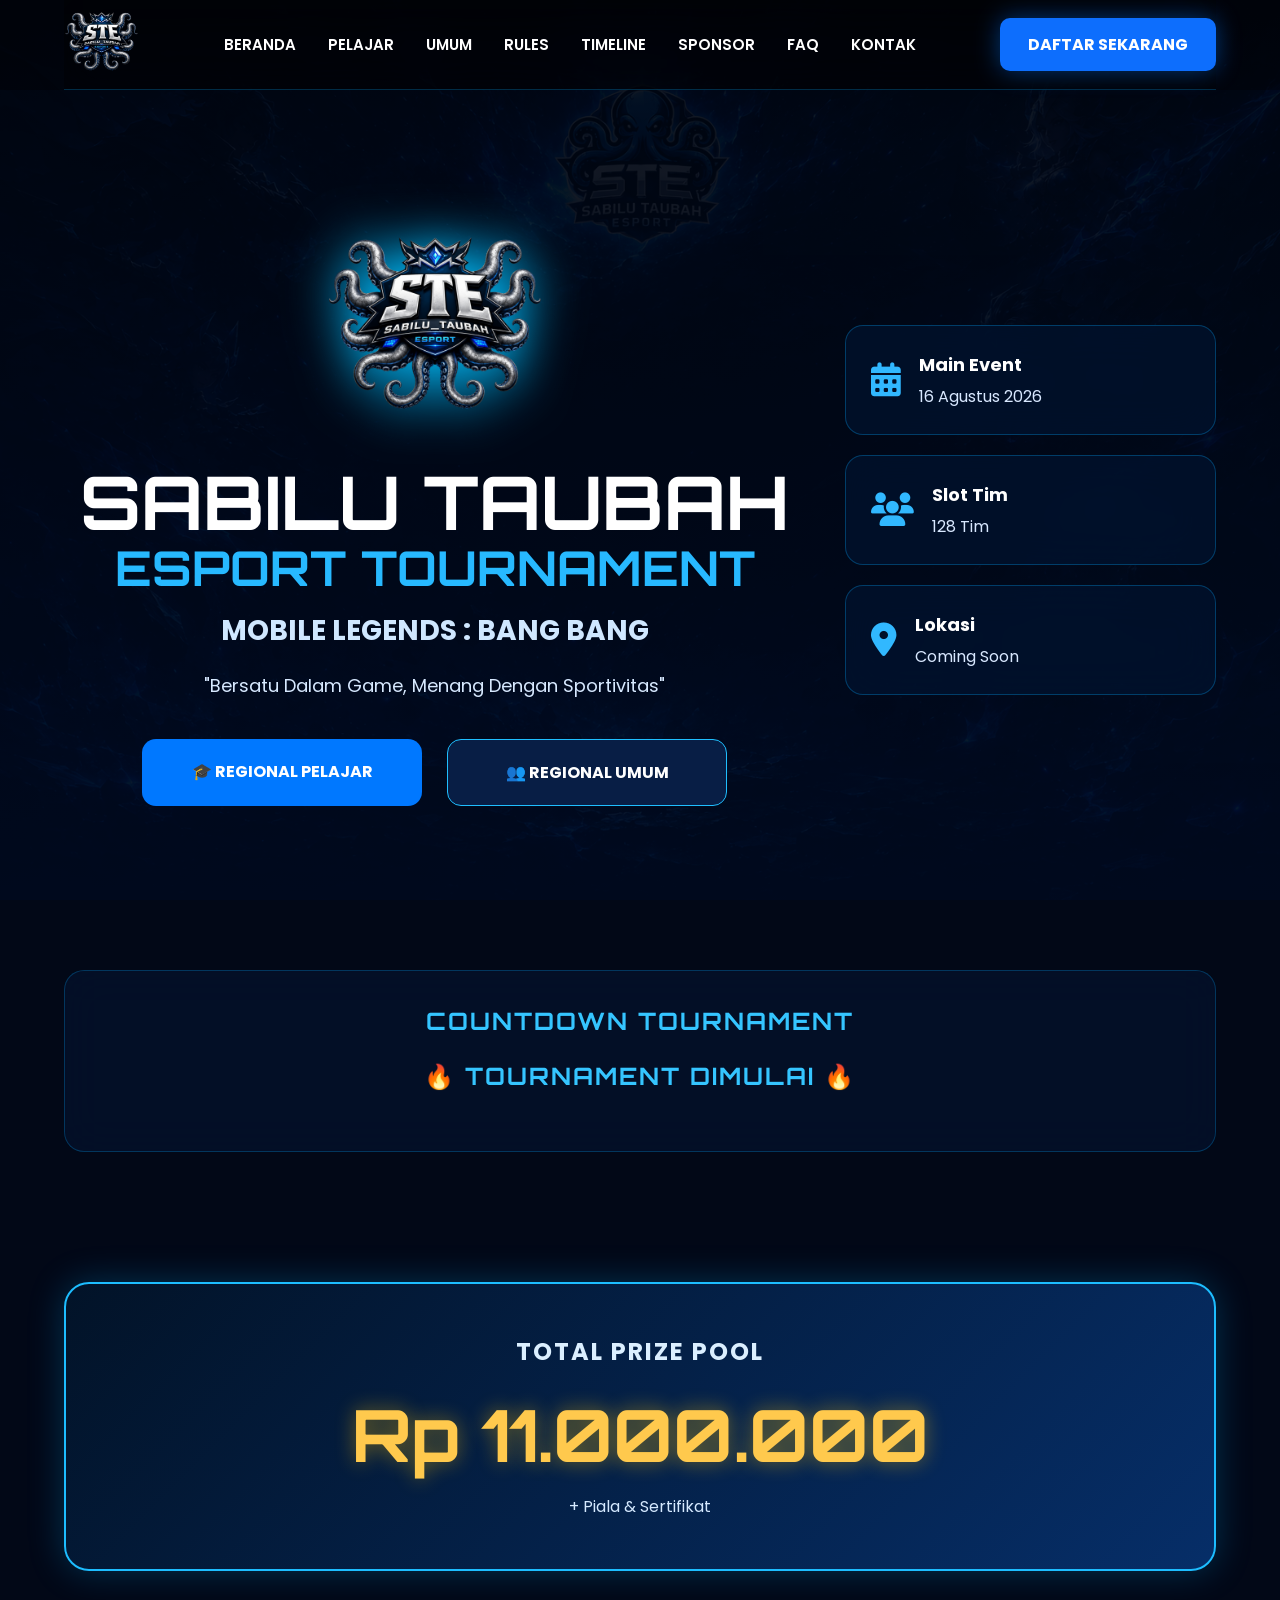
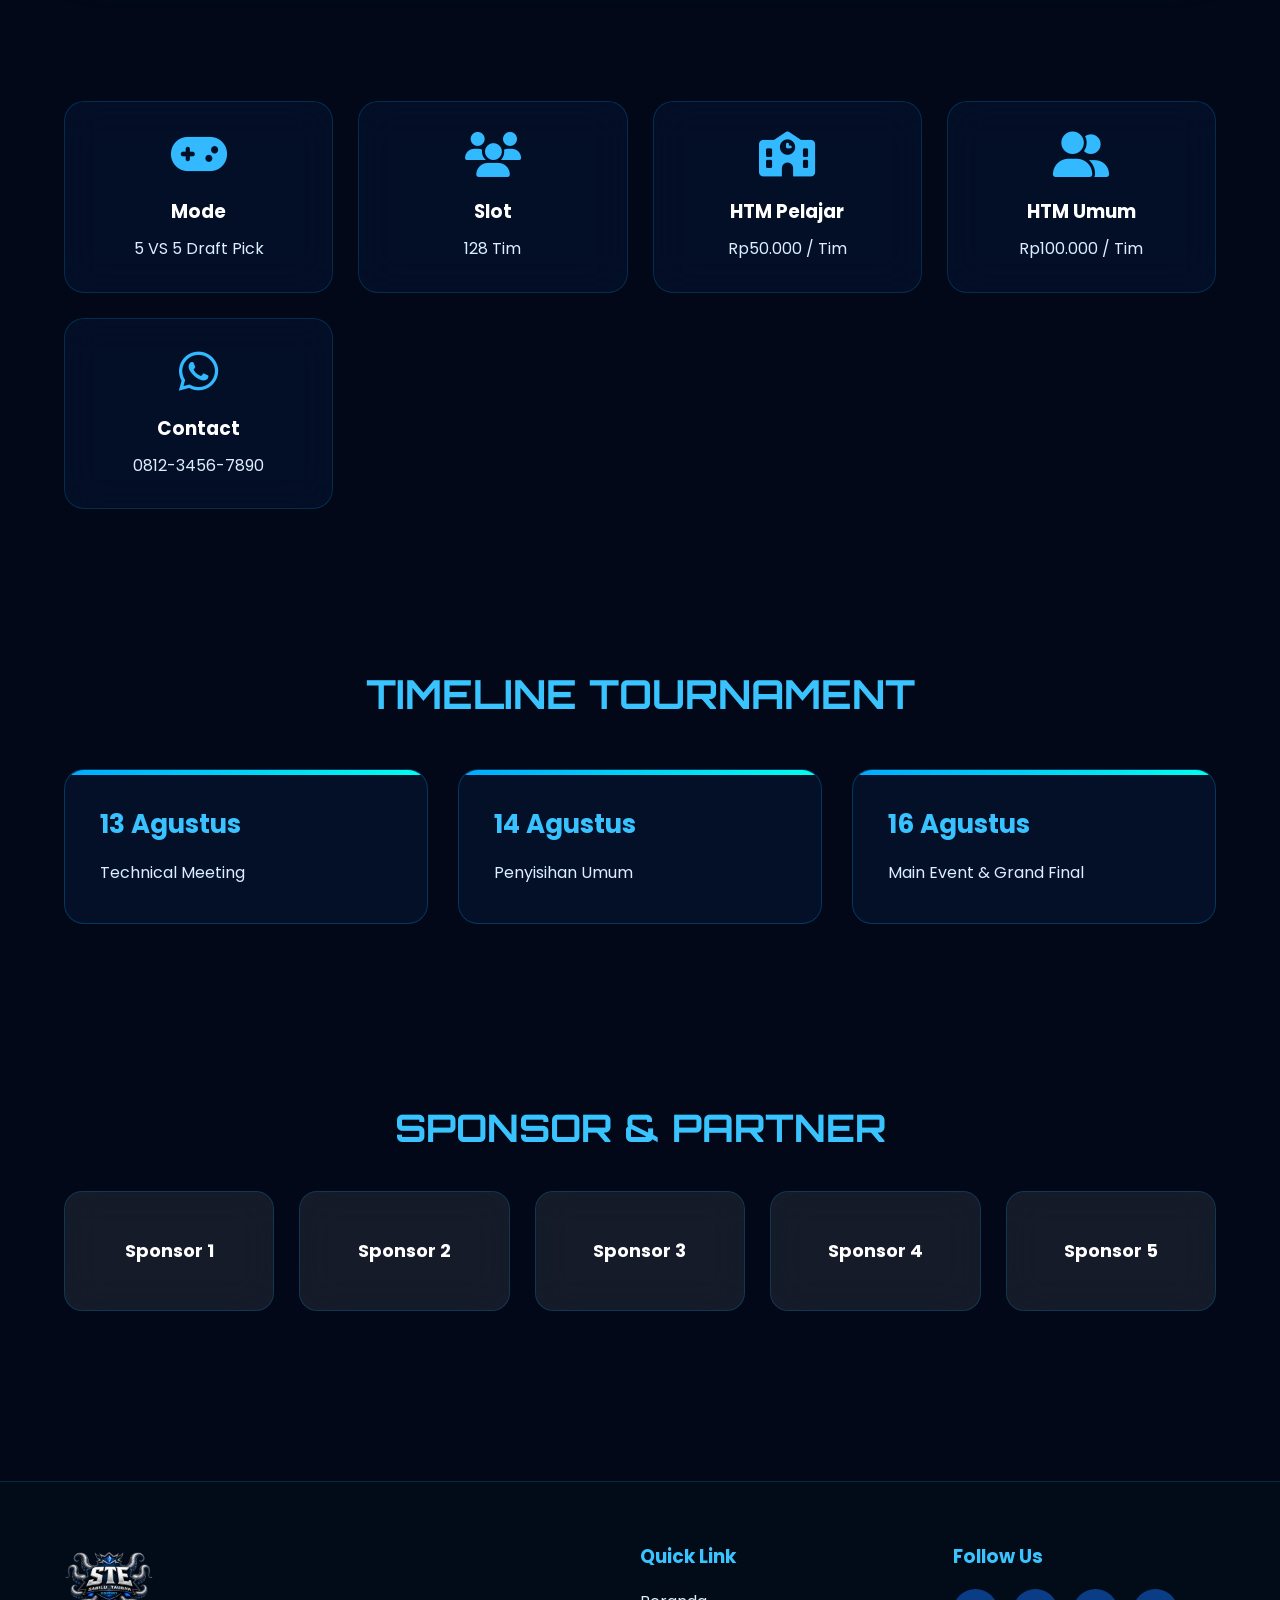
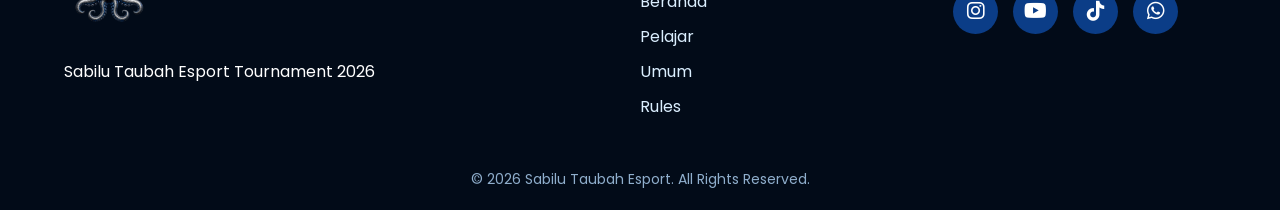
==== index.html @ de451a0c "Add files via upload" ====
<!DOCTYPE html>
<html lang="id">

<head>

    <meta charset="UTF-8">

    <meta name="viewport" content="width=device-width, initial-scale=1.0">

    <title>Sabilu Taubah Esport Tournament</title>

    <link rel="stylesheet" href="css/style.css">

    <link rel="preconnect" href="https://fonts.googleapis.com">

    <link rel="preconnect" href="https://fonts.gstatic.com" crossorigin>

    <link href="https://fonts.googleapis.com/css2?family=Orbitron:wght@500;700;800&family=Poppins:wght@300;400;500;600;700&display=swap" rel="stylesheet">

    <link rel="stylesheet" href="https://cdnjs.cloudflare.com/ajax/libs/font-awesome/6.7.2/css/all.min.css">

</head>

<body>

<div class="background"></div>

<!-- ================= NAVBAR ================= -->

<header>

<div class="container navbar">

<div class="logo">

<img src="assets/stelogo.png">

</div>

<nav>

<a href="#">Beranda</a>

<a href="pelajar.html">Pelajar</a>

<a href="umum.html">Umum</a>

<a href="#">Rules</a>

<a href="#">Timeline</a>

<a href="#">Sponsor</a>

<a href="#">FAQ</a>

<a href="#">Kontak</a>

</nav>

<a href="#" class="btn-daftar">

DAFTAR SEKARANG

</a>

</div>

</header>

<!-- ================= HERO ================= -->

<section class="hero">

<div class="overlay"></div>

<div class="container hero-grid">

<div class="hero-center">

<img src="assets/stelogo.png" class="hero-logo">

<h1>

SABILU TAUBAH

<span>ESPORT TOURNAMENT</span>

</h1>

<h3>

MOBILE LEGENDS : BANG BANG

</h3>

<p>

"Bersatu Dalam Game, Menang Dengan Sportivitas"

</p>

<div class="hero-button">

<a href="pelajar.html" class="btn blue">

🎓 REGIONAL PELAJAR

</a>

<a href="umum.html" class="btn dark">

👥 REGIONAL UMUM

</a>

</div>

</div>

<div class="hero-info">

<div class="info-box">

<i class="fa-solid fa-calendar-days"></i>

<div>

<h4>Main Event</h4>

<p>16 Agustus 2026</p>

</div>

</div>

<div class="info-box">

<i class="fa-solid fa-users"></i>

<div>

<h4>Slot Tim</h4>

<p>128 Tim</p>

</div>

</div>

<div class="info-box">

<i class="fa-solid fa-location-dot"></i>

<div>

<h4>Lokasi</h4>

<p>Coming Soon</p>

</div>

</div>

</div>

</div>

</section>

<!-- ================= COUNTDOWN ================= -->

<section class="countdown">

<div class="container">

<h2>

COUNTDOWN TOURNAMENT

</h2>

<div id="timer">

00 : 00 : 00 : 00

</div>

</div>

</section>

<!-- ================= PRIZE ================= -->

<section class="prize">

<div class="container">

<div class="prize-box">

<h2>

TOTAL PRIZE POOL

</h2>

<h1>

Rp 11.000.000

</h1>

<p>

+ Piala & Sertifikat

</p>

</div>

</div>

</section>

<!-- ================= INFO ================= -->

<section class="information">

<div class="container info-grid">

<div class="card">

<i class="fa-solid fa-gamepad"></i>

<h3>Mode</h3>

<p>5 VS 5 Draft Pick</p>

</div>

<div class="card">

<i class="fa-solid fa-users"></i>

<h3>Slot</h3>

<p>128 Tim</p>

</div>

<div class="card">

<i class="fa-solid fa-school"></i>

<h3>HTM Pelajar</h3>

<p>Rp50.000 / Tim</p>

</div>

<div class="card">

<i class="fa-solid fa-user-group"></i>

<h3>HTM Umum</h3>

<p>Rp100.000 / Tim</p>

</div>

<div class="card">

<i class="fa-brands fa-whatsapp"></i>

<h3>Contact</h3>

<p>0812-3456-7890</p>

</div>

</div>

</section>

<!-- ================= TIMELINE ================= -->

<section class="timeline">

<div class="container">

<h2>

TIMELINE TOURNAMENT

</h2>

<div class="timeline-grid">

<div class="timeline-card">

<h3>13 Agustus</h3>

<p>Technical Meeting</p>

</div>

<div class="timeline-card">

<h3>14 Agustus</h3>

<p>Penyisihan Umum</p>

</div>

<div class="timeline-card">

<h3>16 Agustus</h3>

<p>Main Event & Grand Final</p>

</div>

</div>

</div>

</section>

<!-- ================= SPONSOR ================= -->

<section class="sponsor">

<div class="container">

<h2>

SPONSOR & PARTNER

</h2>

<div class="sponsor-grid">

<div>Sponsor 1</div>

<div>Sponsor 2</div>

<div>Sponsor 3</div>

<div>Sponsor 4</div>

<div>Sponsor 5</div>

</div>

</div>

</section>

<!-- ================= FOOTER ================= -->

<footer>

<div class="container footer-grid">

<div>

<img src="assets/stelogo.png" width="90">

<p>

Sabilu Taubah Esport Tournament 2026

</p>

</div>

<div>

<h3>Quick Link</h3>

<a href="#">Beranda</a>

<a href="#">Pelajar</a>

<a href="#">Umum</a>

<a href="#">Rules</a>

</div>

<div>

<h3>Follow Us</h3>

<div class="social">

<a href="#"><i class="fab fa-instagram"></i></a>

<a href="#"><i class="fab fa-youtube"></i></a>

<a href="#"><i class="fab fa-tiktok"></i></a>

<a href="#"><i class="fab fa-whatsapp"></i></a>

</div>

</div>

</div>

<p class="copyright">

© 2026 Sabilu Taubah Esport. All Rights Reserved.

</p>

</footer>

<script src="js/script.js"></script>

</body>

</html>
---- css/style.css ----
/* ===========================================
   SABILU TAUBAH ESPORT
   PREMIUM UI
=========================================== */

*{
    margin:0;
    padding:0;
    box-sizing:border-box;
}

html{
    scroll-behavior:smooth;
}

body{

    font-family:'Poppins',sans-serif;

    background:#020817;

    color:#fff;

    overflow-x:hidden;

}

/* ==========================
   CONTAINER
========================== */

.container{

    width:90%;

    max-width:1400px;

    margin:auto;

}

/* ==========================
   BACKGROUND
========================== */

.background{

    position:fixed;

    inset:0;

    background:url("../assets/stebackground.png");

    background-size:cover;

    background-position:center;

    background-repeat:no-repeat;

    z-index:-3;

}

.background::after{

    content:"";

    position:absolute;

    inset:0;

    background:

    linear-gradient(

    rgba(0,10,30,.85),

    rgba(0,20,60,.88)

    );

}

/* ==========================
   NAVBAR
========================== */

header{

    position:fixed;

    top:0;

    left:0;

    width:100%;

    z-index:999;

}

.navbar{

    display:flex;

    justify-content:space-between;

    align-items:center;

    height:90px;

    backdrop-filter:blur(20px);

    background:rgba(0,0,0,.30);

    border-bottom:1px solid rgba(0,170,255,.25);

}

/* ==========================
LOGO
========================== */

.logo img{

    width:75px;

    transition:.35s;

}

.logo img:hover{

    transform:scale(1.08);

}

/* ==========================
MENU
========================== */

nav{

    display:flex;

    gap:32px;

}

nav a{

    color:white;

    text-decoration:none;

    font-weight:600;

    font-size:15px;

    text-transform:uppercase;

    transition:.3s;

}

nav a:hover{

    color:#25b8ff;

}

/* ==========================
BUTTON
========================== */

.btn-daftar{

    background:#0d6efd;

    color:white;

    text-decoration:none;

    padding:14px 28px;

    border-radius:10px;

    font-weight:bold;

    transition:.35s;

    box-shadow:0 0 25px rgba(0,120,255,.45);

}

.btn-daftar:hover{

    background:#25b8ff;

    transform:translateY(-3px);

}

/* ==========================
HERO
========================== */

.hero{

    min-height:100vh;

    display:flex;

    align-items:center;

    position:relative;

    padding-top:120px;

}

.overlay{

    position:absolute;

    inset:0;

    background:rgba(0,0,0,.45);

}

.hero-grid{

    position:relative;

    z-index:2;

    display:grid;

    grid-template-columns:2fr 1fr;

    gap:40px;

    align-items:center;

}

/* ==========================
CENTER
========================== */

.hero-center{

    text-align:center;

}

.hero-logo{

    width:220px;

    margin-bottom:20px;

    filter:drop-shadow(0 0 25px #00bfff);

    animation:float 4s ease-in-out infinite;

}

@keyframes float{

0%,100%{

transform:translateY(0);

}

50%{

transform:translateY(-12px);

}

}

.hero-center h1{

    font-size:74px;

    font-family:'Orbitron',sans-serif;

    line-height:1.1;

    margin-bottom:10px;

}

.hero-center span{

    display:block;

    color:#27b9ff;

    font-size:48px;

}

.hero-center h3{

    margin-top:15px;

    font-size:28px;

    color:#cfe7ff;

}

.hero-center p{

    margin-top:20px;

    font-size:18px;

    color:#d7e9ff;

}

/* ==========================
BUTTON HERO
========================== */

.hero-button{

    margin-top:40px;

    display:flex;

    justify-content:center;

    gap:25px;

    flex-wrap:wrap;

}

.btn{

    padding:20px 35px;

    border-radius:14px;

    text-decoration:none;

    font-weight:700;

    transition:.35s;

    min-width:280px;

}

.blue{

    background:#0078ff;

    color:white;

}

.dark{

    background:#081e45;

    border:1px solid #1fbfff;

    color:white;

}

.btn:hover{

    transform:translateY(-6px);

    box-shadow:0 0 25px #00bfff;

}

/* ==========================
SIDE INFO
========================== */

.hero-info{

    display:flex;

    flex-direction:column;

    gap:20px;

}

.info-box{

    display:flex;

    align-items:center;

    gap:18px;

    padding:25px;

    border-radius:18px;

    background:rgba(0,20,50,.65);

    backdrop-filter:blur(20px);

    border:1px solid rgba(0,170,255,.30);

}

.info-box i{

    font-size:34px;

    color:#31b8ff;

}

.info-box h4{

    margin-bottom:6px;

    font-size:18px;

}

.info-box p{

    color:#d8e8ff;

}

/* ==========================
RESPONSIVE
========================== */

@media(max-width:1000px){

.hero-grid{

grid-template-columns:1fr;

}

.hero-info{

margin-top:40px;

}

.hero-center h1{

font-size:52px;

}

.hero-center span{

font-size:34px;

}

nav{

display:none;

}

.btn-daftar{

display:none;

}

}

@media(max-width:600px){

.hero-logo{

width:150px;

}

.hero-center h1{

font-size:38px;

}

.hero-center span{

font-size:26px;

}

.hero-center h3{

font-size:20px;

}

.hero-button{

flex-direction:column;

}

.btn{

width:100%;

min-width:0;

}

}/* ==========================================
   COUNTDOWN
========================================== */

.countdown{

    padding:70px 0;

}

.countdown .container{

    background:rgba(5,18,45,.75);

    border:1px solid rgba(0,170,255,.25);

    border-radius:20px;

    backdrop-filter:blur(20px);

    padding:35px;

    text-align:center;

}

.countdown h2{

    font-family:'Orbitron',sans-serif;

    color:#35c5ff;

    margin-bottom:25px;

    letter-spacing:2px;

}

#timer{

    display:flex;

    justify-content:center;

    gap:20px;

    flex-wrap:wrap;

}

.time-box{

    width:150px;

    padding:25px;

    background:rgba(0,0,0,.35);

    border:1px solid rgba(0,170,255,.25);

    border-radius:15px;

}

.time-box h1{

    font-size:52px;

    color:#35c5ff;

    font-family:'Orbitron',sans-serif;

}

.time-box p{

    margin-top:8px;

    color:#ddd;

    text-transform:uppercase;

}

/* ==========================================
   PRIZE POOL
========================================== */

.prize{

    padding:60px 0;

}

.prize-box{

    background:linear-gradient(135deg,#021328,#062e68);

    border:2px solid #1dbdff;

    border-radius:25px;

    text-align:center;

    padding:50px;

    box-shadow:0 0 35px rgba(0,170,255,.25);

}

.prize-box h2{

    color:#dbefff;

    margin-bottom:20px;

    letter-spacing:2px;

}

.prize-box h1{

    font-size:72px;

    color:#ffc94d;

    font-family:'Orbitron',sans-serif;

    text-shadow:0 0 20px rgba(255,196,0,.45);

}

.prize-box p{

    margin-top:15px;

    color:#d5e9ff;

}

/* ==========================================
   INFO TOURNAMENT
========================================== */

.information{

    padding:70px 0;

}

.info-grid{

    display:grid;

    grid-template-columns:repeat(auto-fit,minmax(220px,1fr));

    gap:25px;

}

.card{

    background:rgba(4,18,45,.75);

    border:1px solid rgba(0,170,255,.20);

    border-radius:20px;

    backdrop-filter:blur(20px);

    padding:30px;

    text-align:center;

    transition:.35s;

}

.card:hover{

    transform:translateY(-8px);

    box-shadow:0 0 25px rgba(0,180,255,.35);

}

.card i{

    font-size:45px;

    color:#32b9ff;

    margin-bottom:20px;

}

.card h3{

    margin-bottom:10px;

    color:#fff;

}

.card p{

    color:#dbefff;

    line-height:1.6;

}

/* ==========================================
   RESPONSIVE
========================================== */

@media(max-width:900px){

.prize-box h1{

font-size:48px;

}

.time-box{

width:120px;

}

.time-box h1{

font-size:40px;

}

}

@media(max-width:600px){

.countdown .container{

padding:20px;

}

.time-box{

width:100%;

}

.prize-box{

padding:30px;

}

.prize-box h1{

font-size:36px;

}

.card{

padding:20px;

}

}/* ==========================================
   TIMELINE
========================================== */

.timeline{

    padding:90px 0;

}

.timeline h2{

    text-align:center;

    font-size:40px;

    font-family:'Orbitron',sans-serif;

    margin-bottom:50px;

    color:#39c4ff;

}

.timeline-grid{

    display:grid;

    grid-template-columns:repeat(auto-fit,minmax(280px,1fr));

    gap:30px;

}

.timeline-card{

    background:rgba(5,18,45,.80);

    backdrop-filter:blur(20px);

    border:1px solid rgba(0,170,255,.25);

    border-radius:20px;

    padding:35px;

    transition:.35s;

    position:relative;

    overflow:hidden;

}

.timeline-card::before{

content:"";

position:absolute;

top:0;

left:0;

width:100%;

height:5px;

background:linear-gradient(90deg,#00aaff,#00ffee);

}

.timeline-card:hover{

transform:translateY(-10px);

box-shadow:0 0 30px rgba(0,180,255,.30);

}

.timeline-card h3{

font-size:26px;

margin-bottom:15px;

color:#38c2ff;

}

.timeline-card p{

color:#dbefff;

line-height:1.8;

}

/* ==========================================
   SPONSOR
========================================== */

.sponsor{

padding:90px 0;

}

.sponsor h2{

text-align:center;

font-size:38px;

margin-bottom:40px;

font-family:'Orbitron',sans-serif;

color:#39c4ff;

}

.sponsor-grid{

display:grid;

grid-template-columns:repeat(auto-fit,minmax(180px,1fr));

gap:25px;

}

.sponsor-grid div{

height:120px;

border-radius:18px;

display:flex;

justify-content:center;

align-items:center;

background:rgba(255,255,255,.08);

border:1px solid rgba(0,170,255,.20);

backdrop-filter:blur(20px);

transition:.3s;

font-weight:bold;

font-size:18px;

}

.sponsor-grid div:hover{

transform:scale(1.05);

box-shadow:0 0 20px rgba(0,170,255,.35);

}

/* ==========================================
   FOOTER
========================================== */

footer{

margin-top:80px;

background:#020b18;

padding:60px 0 20px;

border-top:1px solid rgba(0,170,255,.20);

}

.footer-grid{

display:grid;

grid-template-columns:2fr 1fr 1fr;

gap:50px;

}

.footer-grid img{

width:90px;

margin-bottom:20px;

}

.footer-grid h3{

margin-bottom:18px;

color:#39c4ff;

}

.footer-grid a{

display:block;

text-decoration:none;

color:#dbefff;

margin-bottom:10px;

transition:.3s;

}

.footer-grid a:hover{

color:#37bfff;

padding-left:8px;

}

.social{

display:flex;

gap:15px;

margin-top:10px;

}

.social a{

width:45px;

height:45px;

display:flex;

justify-content:center;

align-items:center;

border-radius:50%;

background:#0b3d87;

font-size:20px;

color:white;

transition:.35s;

}

.social a:hover{

background:#00aaff;

transform:translateY(-5px);

}

.copyright{

margin-top:40px;

text-align:center;

color:#8faecc;

font-size:14px;

}

/* ==========================================
   SCROLLBAR
========================================== */

::-webkit-scrollbar{

width:10px;

}

::-webkit-scrollbar-track{

background:#061224;

}

::-webkit-scrollbar-thumb{

background:#1aaeff;

border-radius:20px;

}

/* ==========================================
   ANIMATION
========================================== */

.fade-up{

opacity:0;

transform:translateY(50px);

transition:1s;

}

.fade-up.show{

opacity:1;

transform:translateY(0);

}

/* ==========================================
   MOBILE
========================================== */

@media(max-width:900px){

.footer-grid{

grid-template-columns:1fr;

text-align:center;

}

.social{

justify-content:center;

}

.timeline h2,
.sponsor h2{

font-size:30px;

}

.timeline-card{

padding:25px;

}

}

@media(max-width:600px){

.timeline{

padding:60px 0;

}

.sponsor{

padding:60px 0;

}

.timeline-card h3{

font-size:22px;

}

.sponsor-grid{

grid-template-columns:1fr 1fr;

}

}
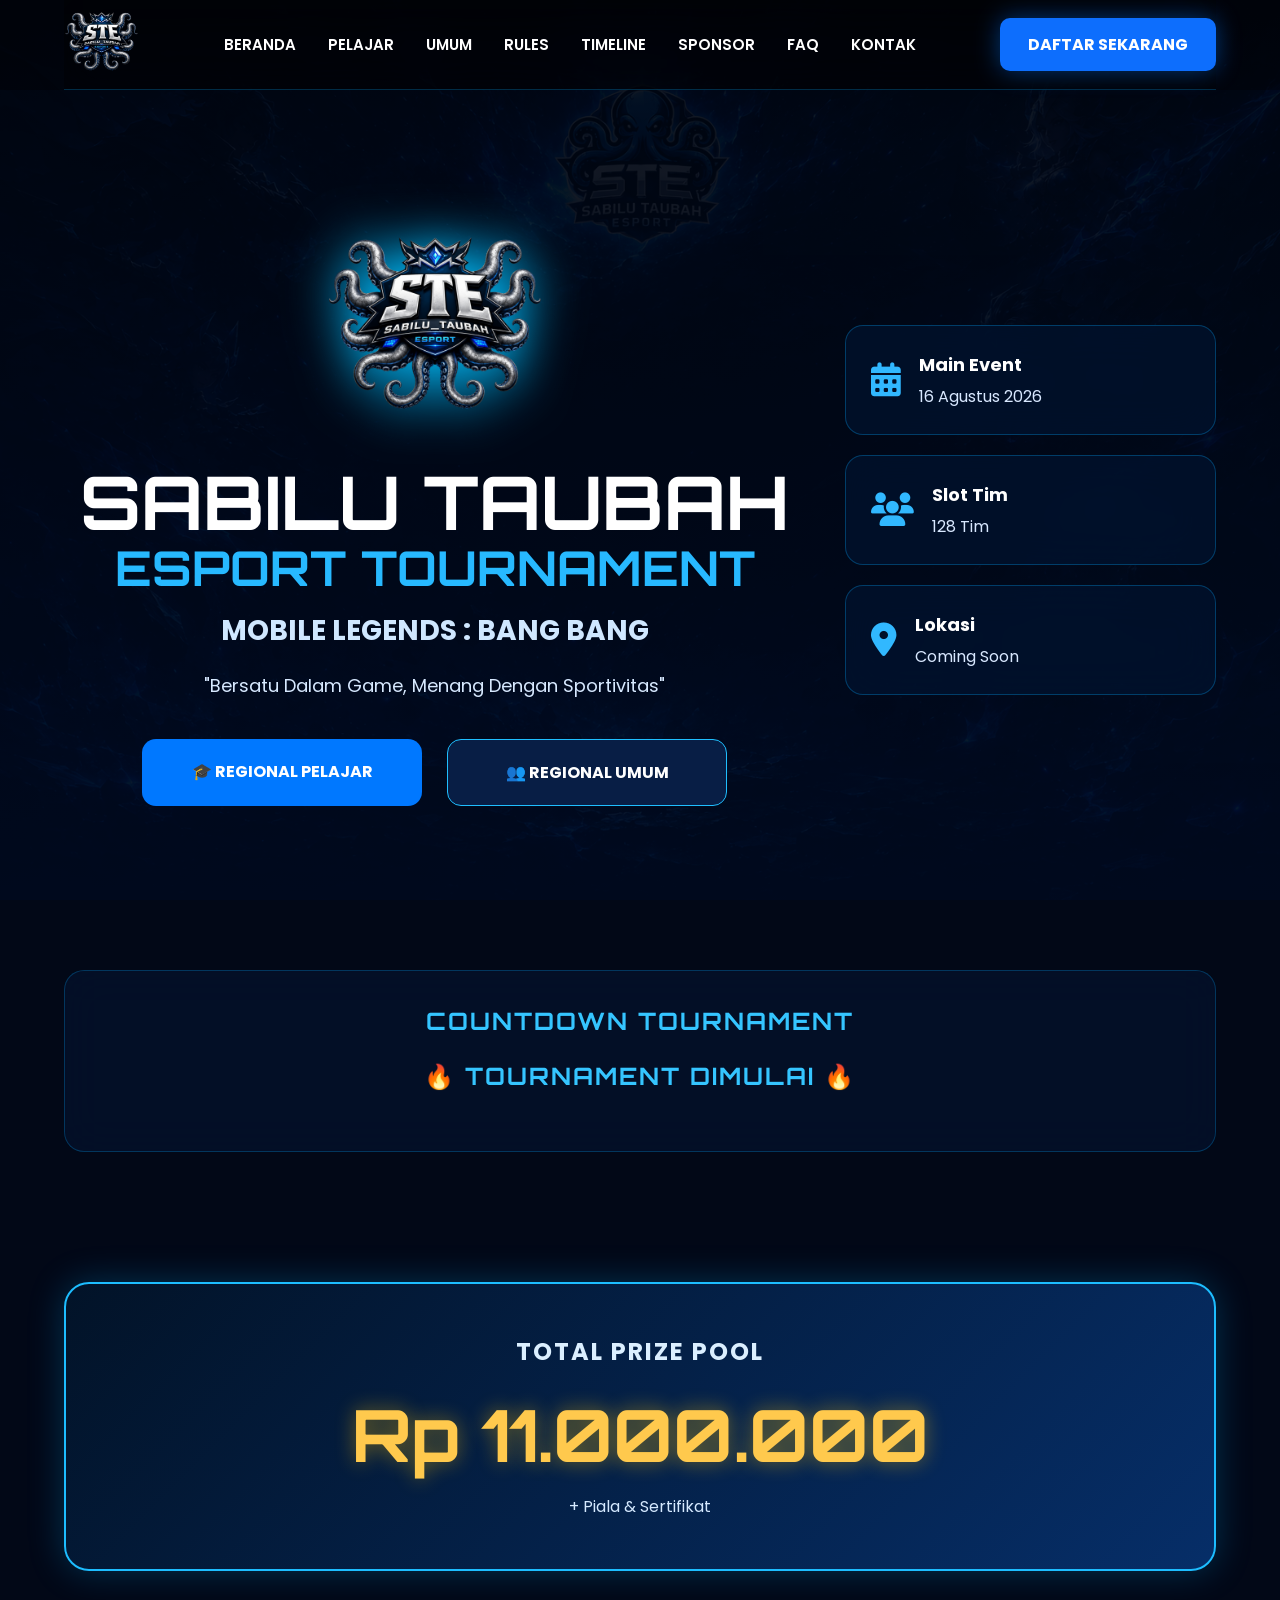
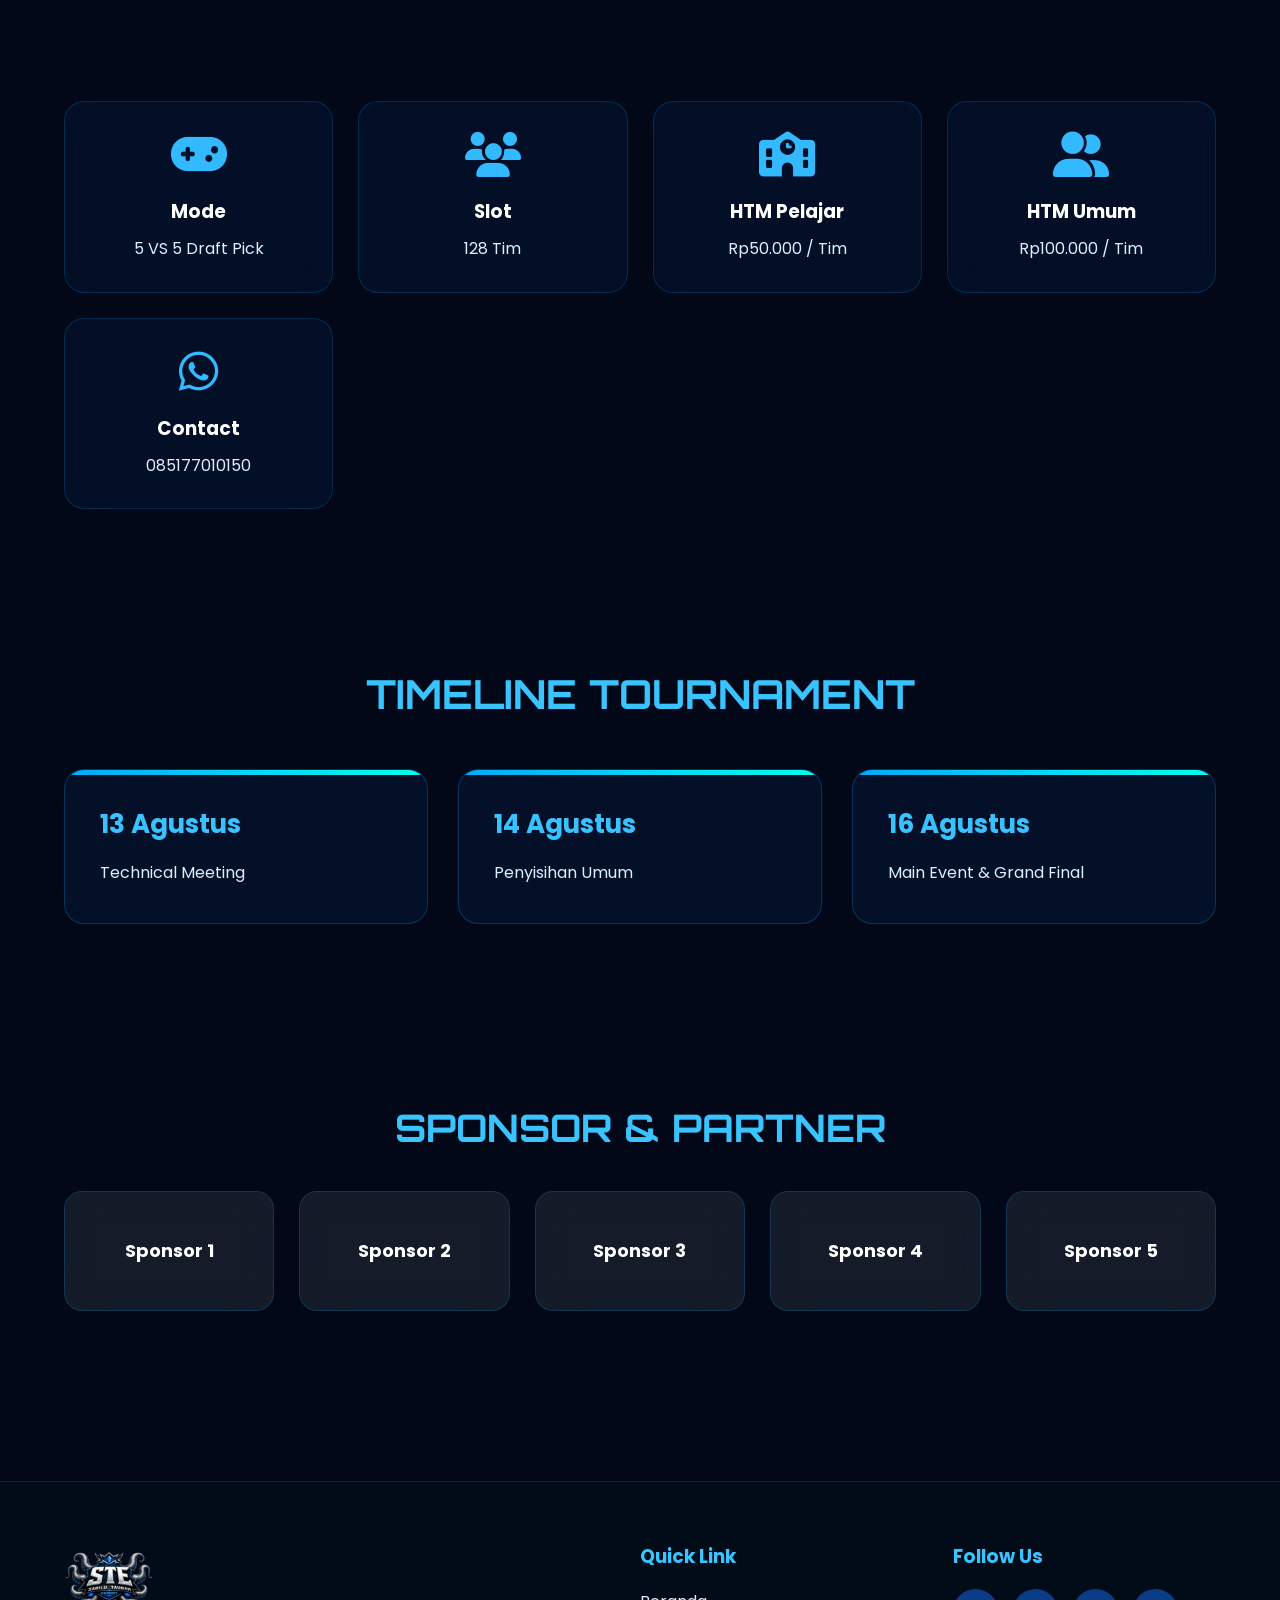
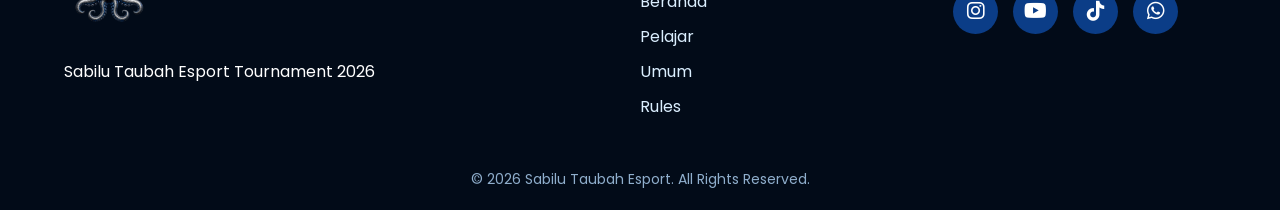
==== commit d90b8e0a: "Update index.html" ====
--- a/index.html
+++ b/index.html
@@ -273,7 +273,7 @@
 
 <h3>Contact</h3>
 
-<p>0812-3456-7890</p>
+<p>085177010150</p>
 
 </div>
 
@@ -419,4 +419,4 @@
 
 </body>
 
-</html>+</html>
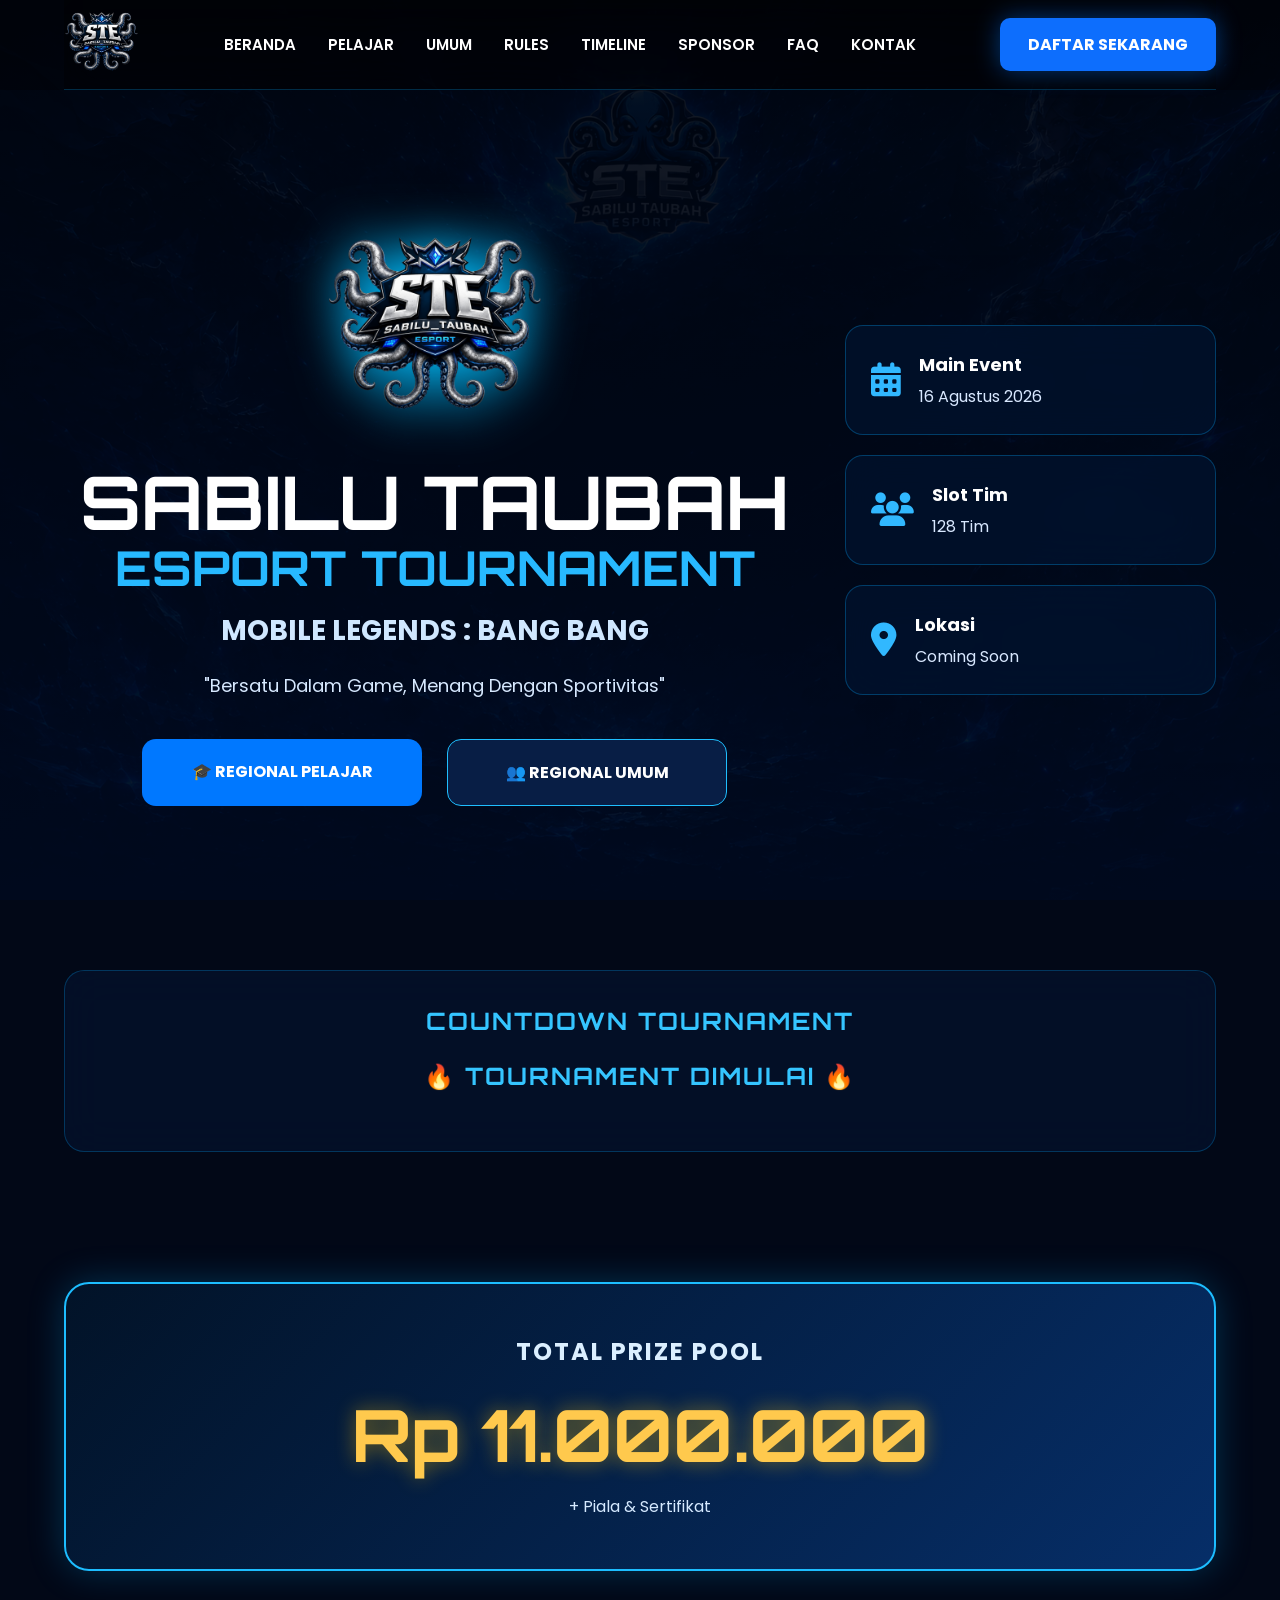
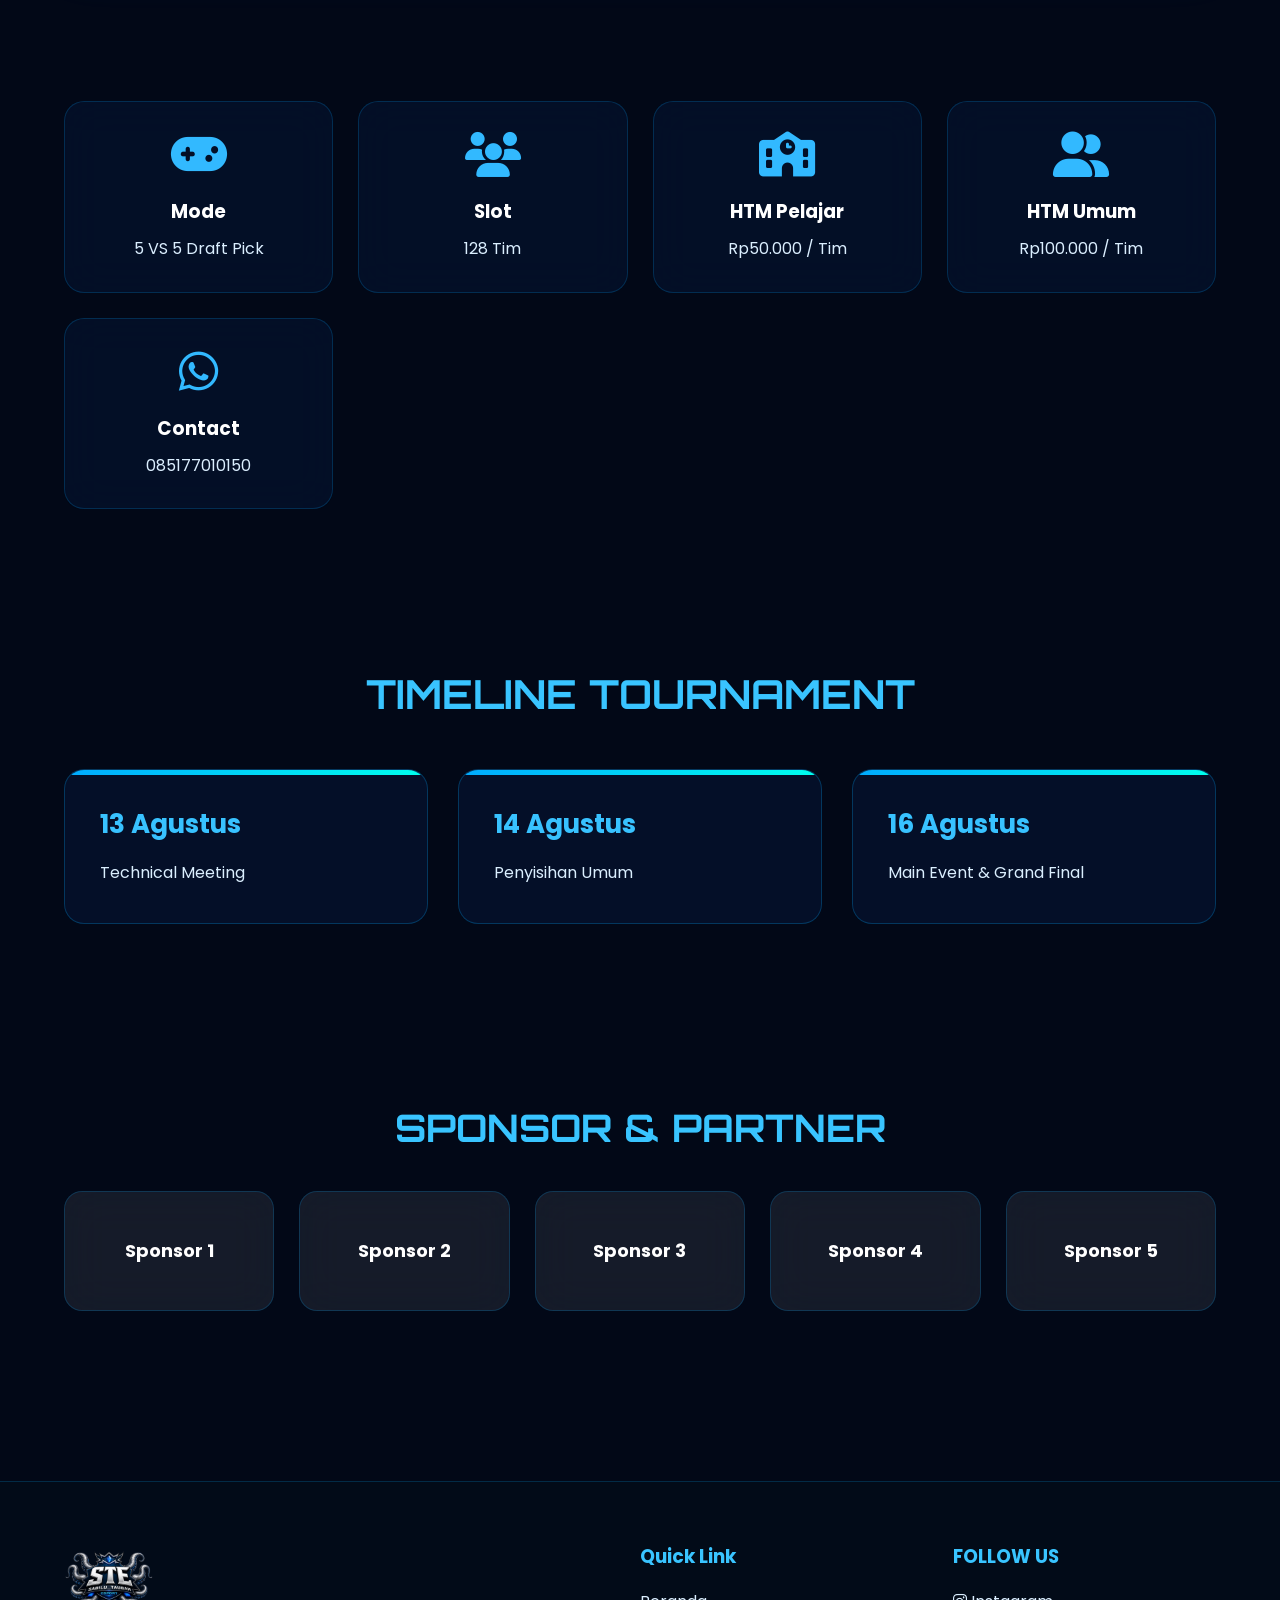
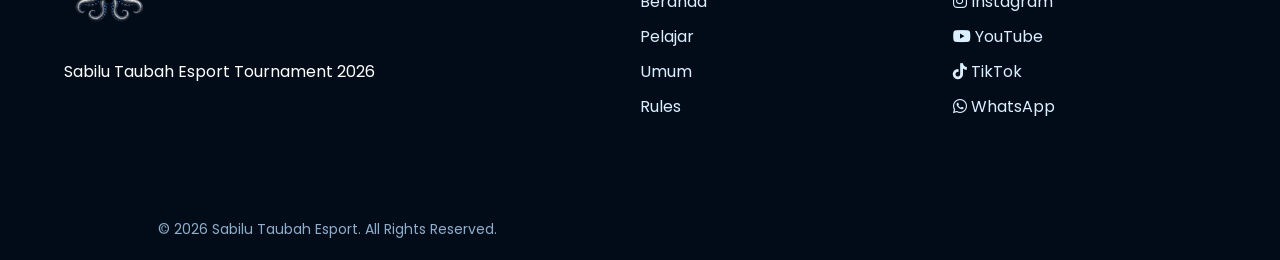
==== commit 9a85437d: "Update index.html" ====
--- a/index.html
+++ b/index.html
@@ -389,19 +389,33 @@
 
 <div>
 
-<h3>Follow Us</h3>
-
-<div class="social">
-
-<a href="#"><i class="fab fa-instagram"></i></a>
-
-<a href="#"><i class="fab fa-youtube"></i></a>
-
-<a href="#"><i class="fab fa-tiktok"></i></a>
-
-<a href="#"><i class="fab fa-whatsapp"></i></a>
-
-</div>
+<div class="footer-social">
+
+    <h3>FOLLOW US</h3>
+
+    <div class="social-icons">
+
+        <a href="https://instagram.com/media_sabilutaubah" target="_blank" class="instagram">
+            <i class="fab fa-instagram"></i>
+            <span>Instagram</span>
+        </a>
+
+        <a href="https://youtube.com/@GusIqdamOfficial" target="_blank" class="youtube">
+            <i class="fab fa-youtube"></i>
+            <span>YouTube</span>
+        </a>
+
+        <a href="https://tiktok.com/@majelis_sabiluttaubah" target="_blank" class="tiktok">
+            <i class="fab fa-tiktok"></i>
+            <span>TikTok</span>
+        </a>
+
+        <a href="https://wa.me/6285177010150" target="_blank" class="whatsapp">
+            <i class="fab fa-whatsapp"></i>
+            <span>WhatsApp</span>
+        </a>
+
+    </div>
 
 </div>
 
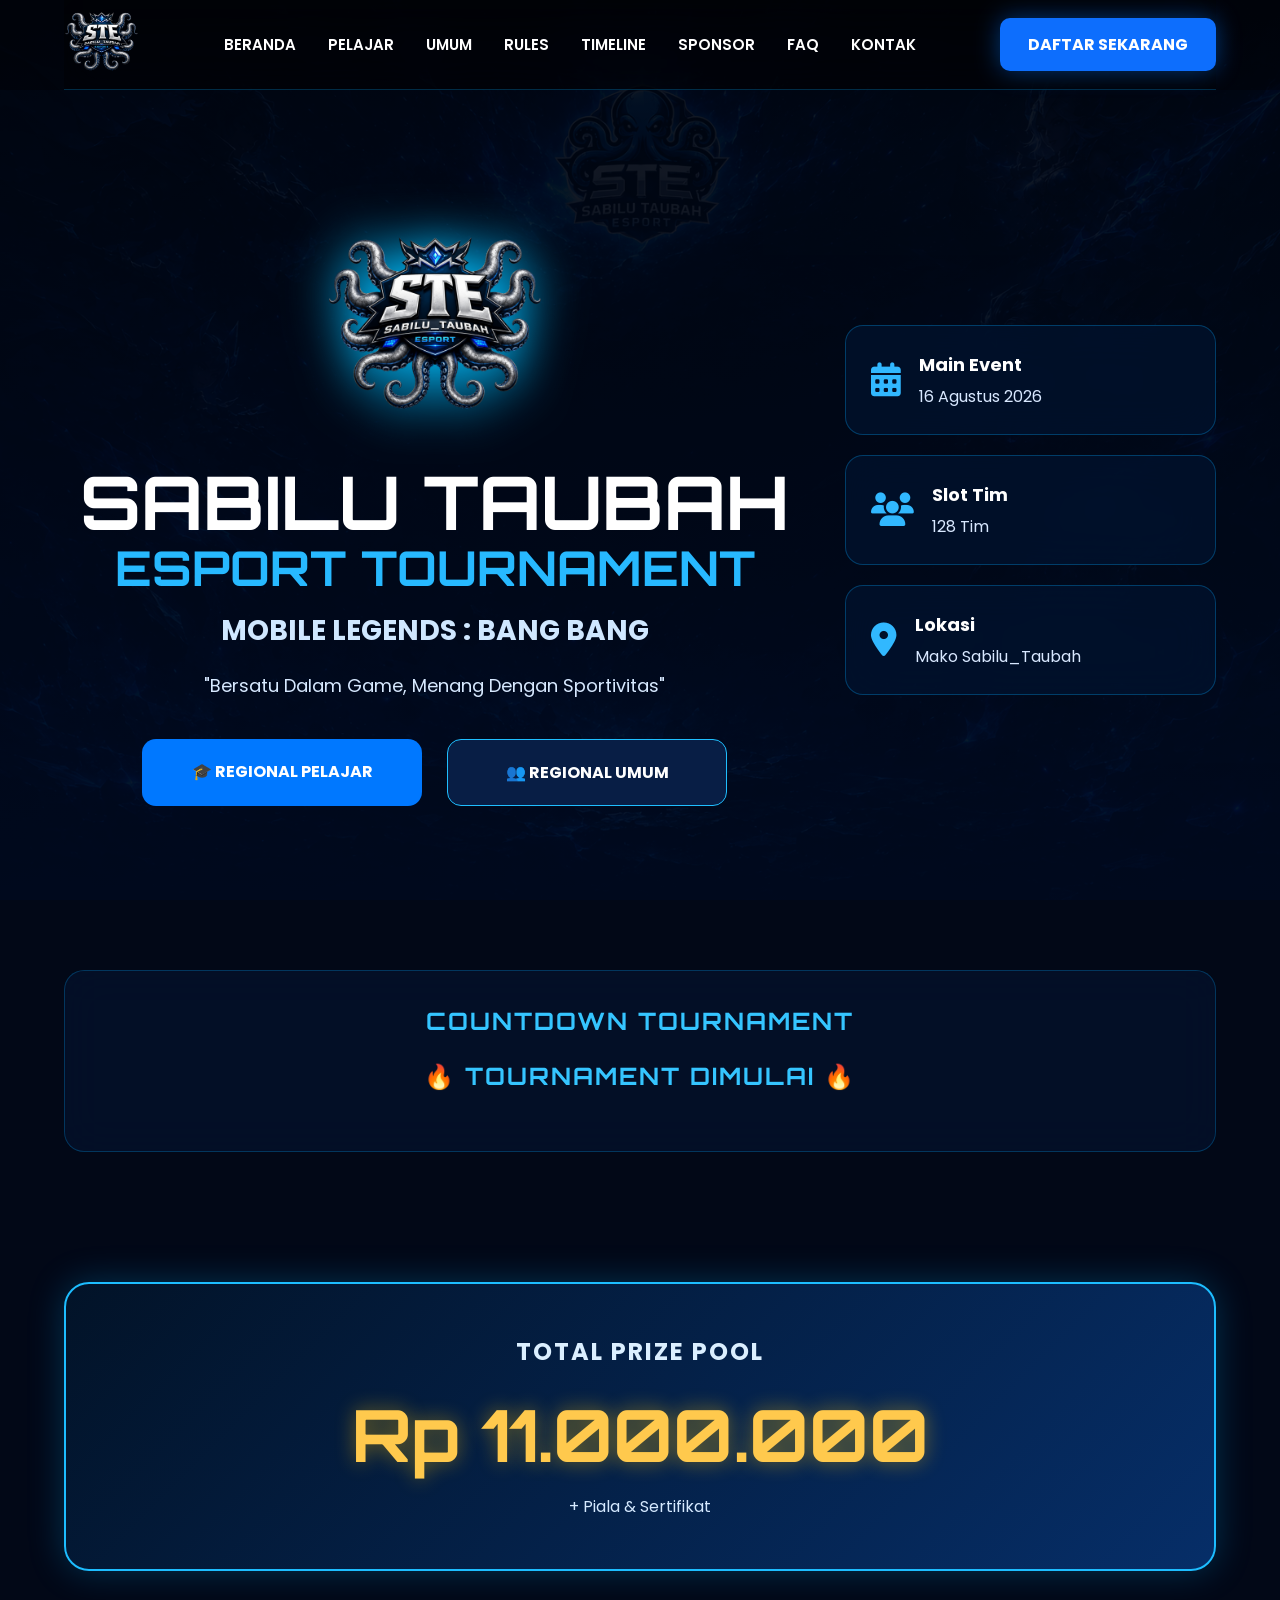
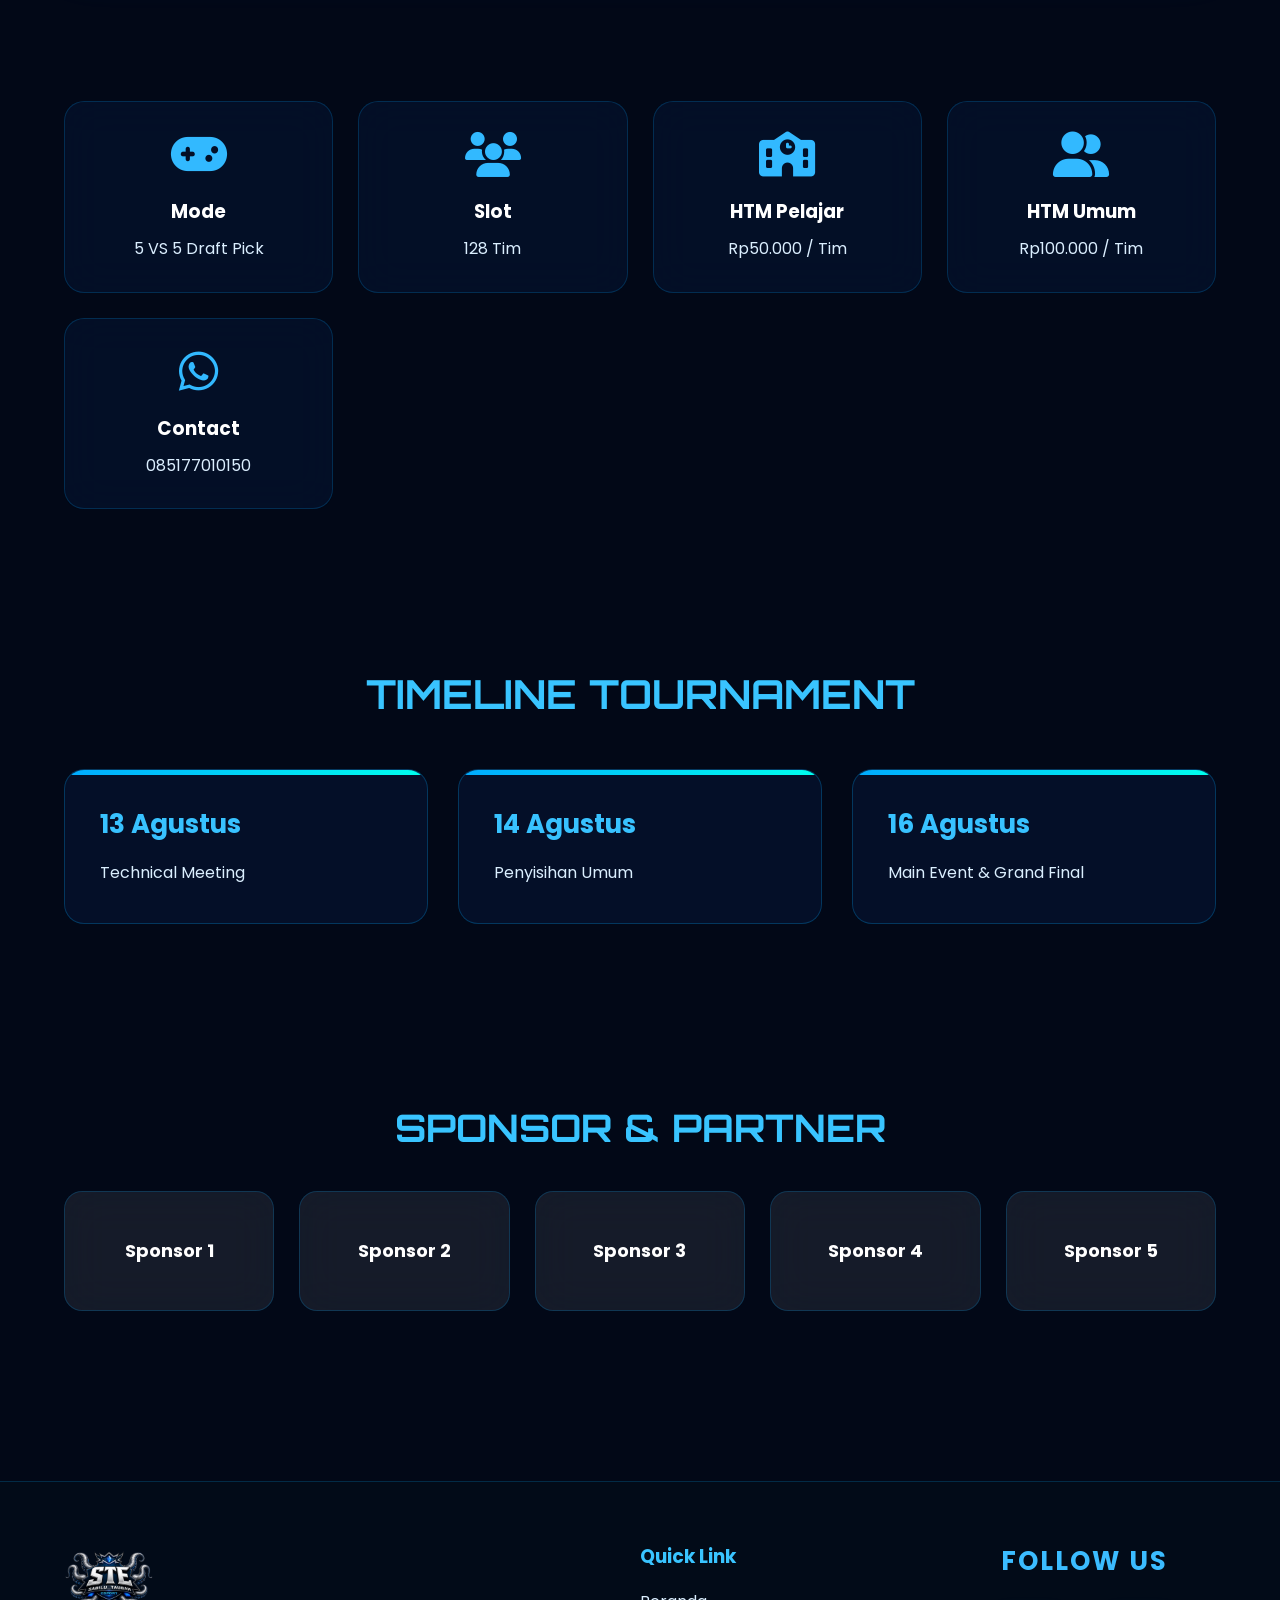
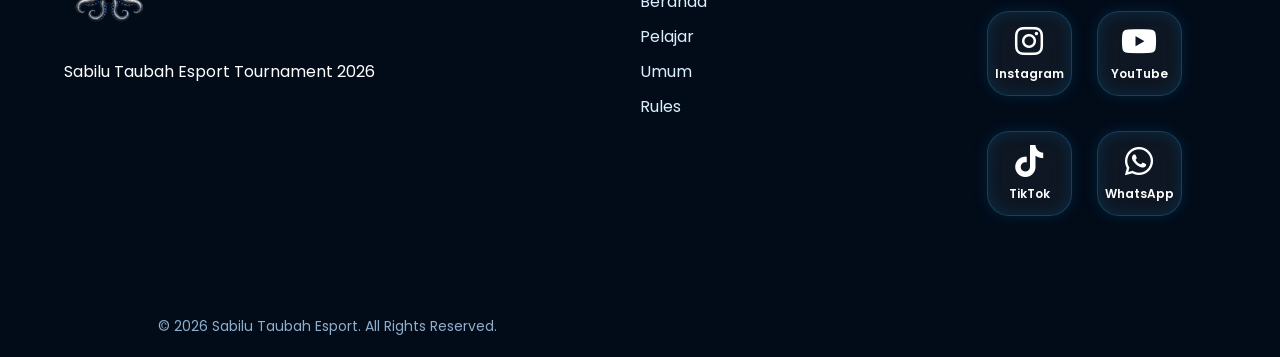
==== commit 68147cce: "Update index.html" ====
--- a/index.html
+++ b/index.html
@@ -155,7 +155,7 @@
 
 <h4>Lokasi</h4>
 
-<p>Coming Soon</p>
+<p>Mako Sabilu_Taubah</p>
 
 </div>
 
--- a/css/style.css
+++ b/css/style.css
@@ -1186,4 +1186,102 @@
 
 }
 
-}+}
+/* PREMIUM SOCIAL */
+
+.footer-social{
+    text-align:center;
+}
+
+.footer-social h3{
+    color:#3bbcff;
+    font-size:26px;
+    letter-spacing:2px;
+    margin-bottom:30px;
+}
+
+.social-icons{
+    display:flex;
+    justify-content:center;
+    gap:25px;
+    flex-wrap:wrap;
+}
+
+.social-icons a{
+
+    width:85px;
+    height:85px;
+
+    border-radius:22px;
+
+    display:flex;
+    flex-direction:column;
+    justify-content:center;
+    align-items:center;
+
+    color:white;
+    text-decoration:none;
+
+    background:rgba(255,255,255,.05);
+
+    border:1px solid rgba(59,188,255,.25);
+
+    backdrop-filter:blur(15px);
+
+    transition:.35s;
+
+    box-shadow:
+    inset 0 0 15px rgba(0,170,255,.15),
+    0 0 15px rgba(0,170,255,.15);
+
+}
+
+.social-icons a i{
+
+    font-size:32px;
+    margin-bottom:8px;
+
+}
+
+.social-icons a span{
+
+    font-size:12px;
+    font-weight:600;
+
+}
+
+.social-icons a:hover{
+
+    transform:translateY(-10px) scale(1.08);
+
+    box-shadow:
+
+    0 0 35px #00bfff,
+    0 0 60px #008cff;
+
+}
+
+.instagram:hover{
+
+    background:linear-gradient(135deg,#833AB4,#E1306C,#FCAF45);
+
+}
+
+.youtube:hover{
+
+    background:#ff0000;
+
+}
+
+.tiktok:hover{
+
+    background:#000;
+    border-color:#25F4EE;
+
+}
+
+.whatsapp:hover{
+
+    background:#25D366;
+
+}
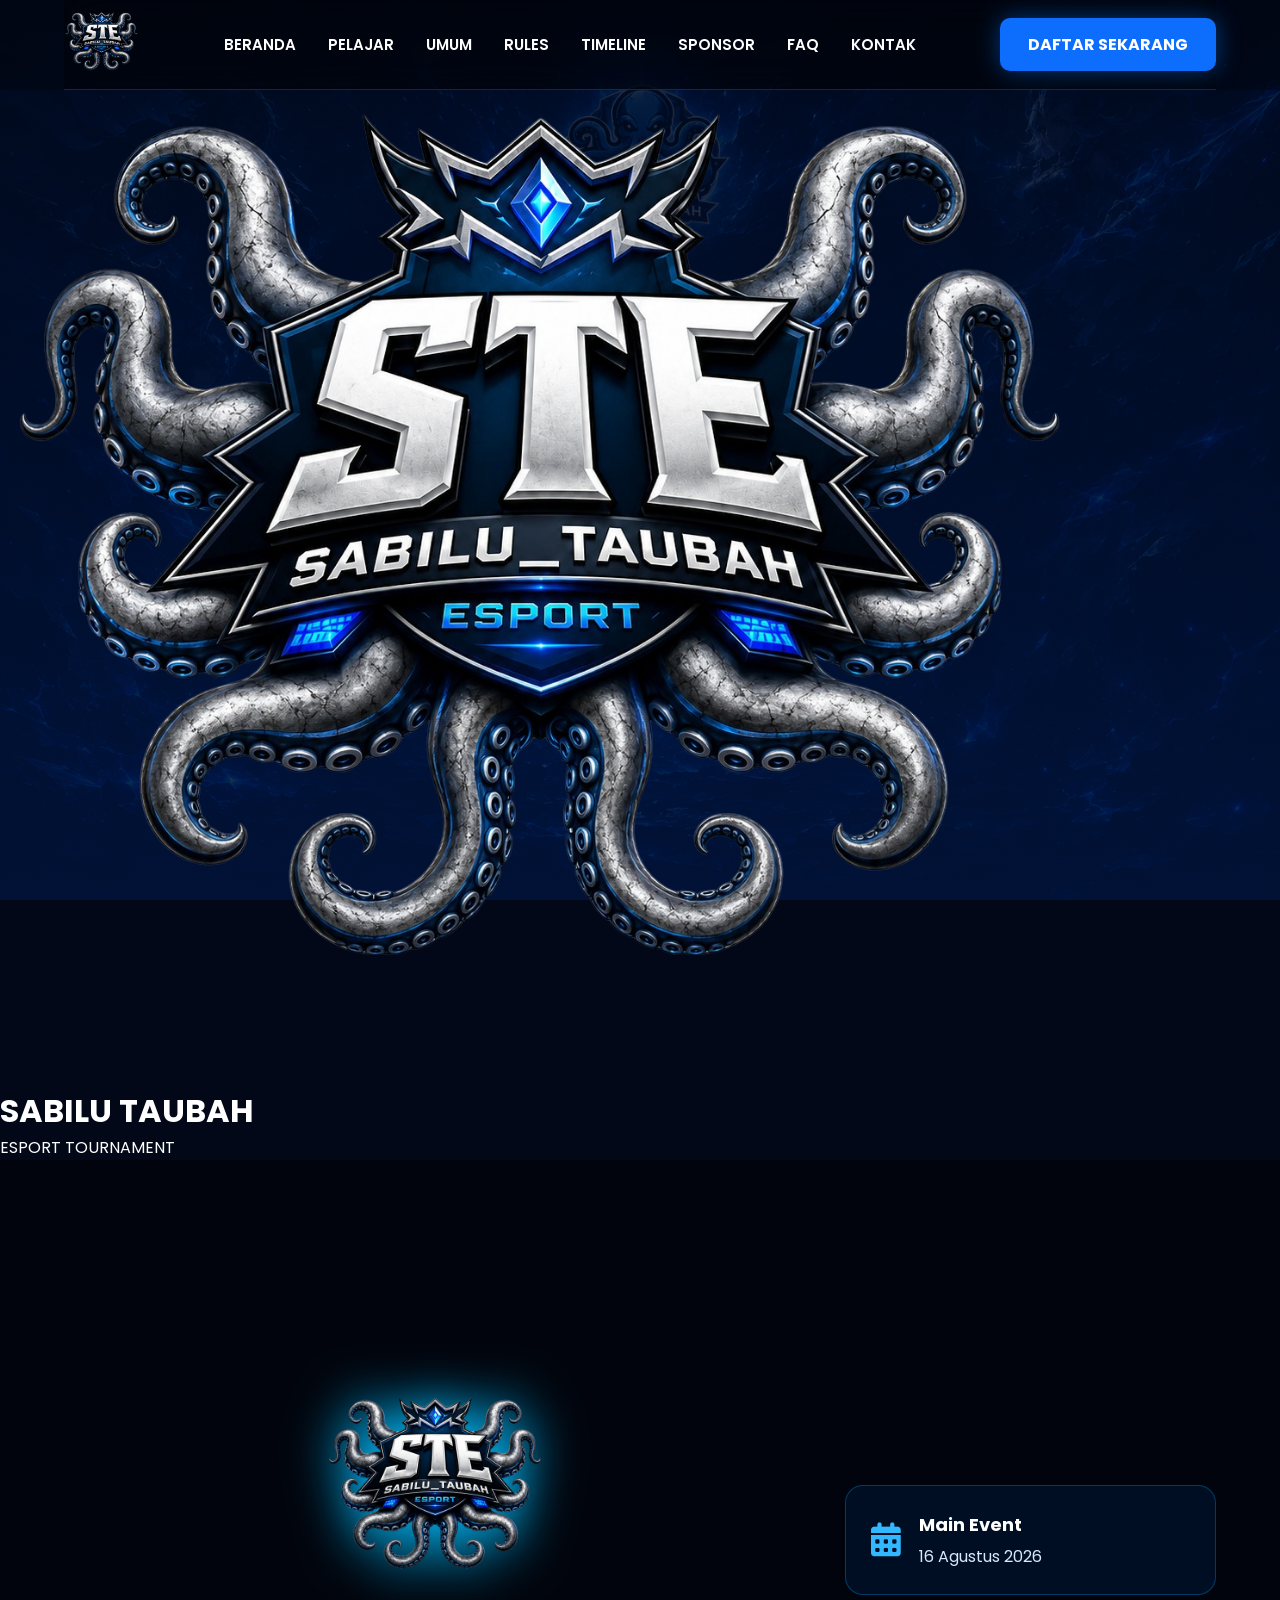
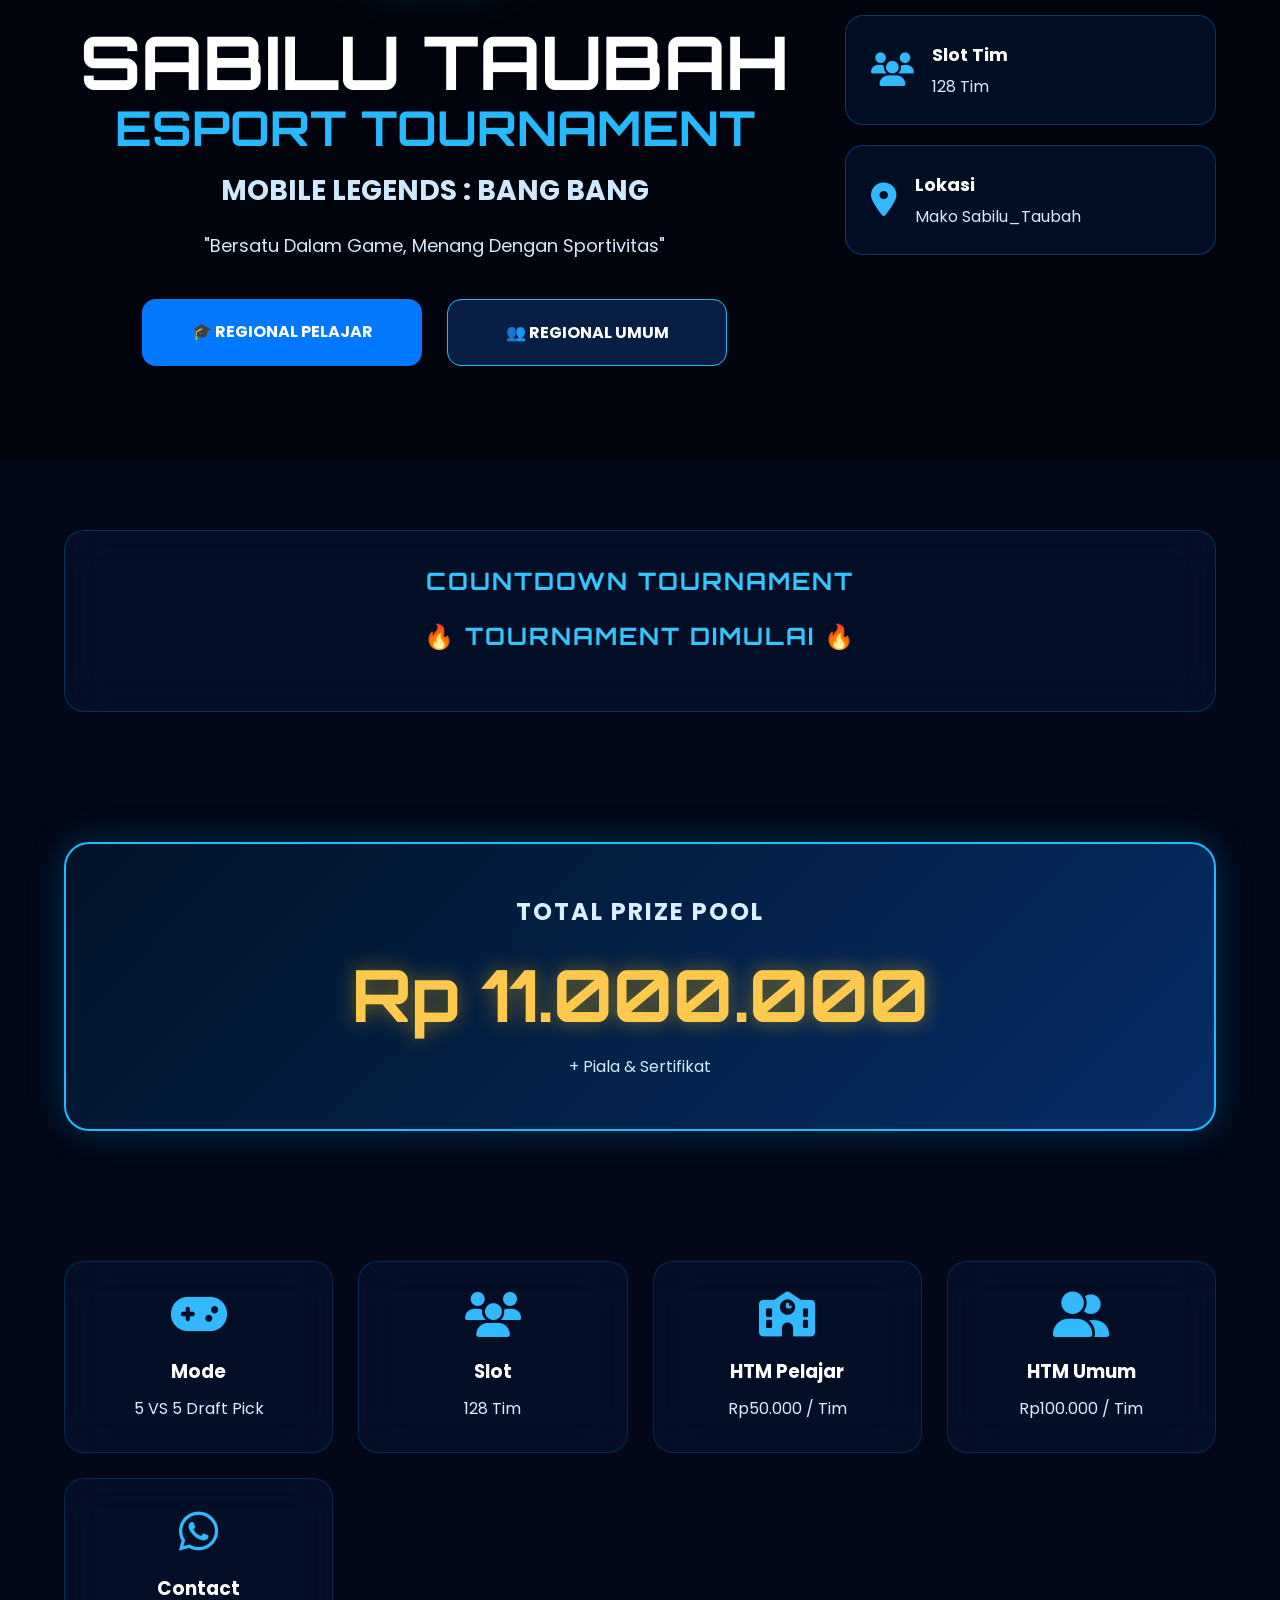
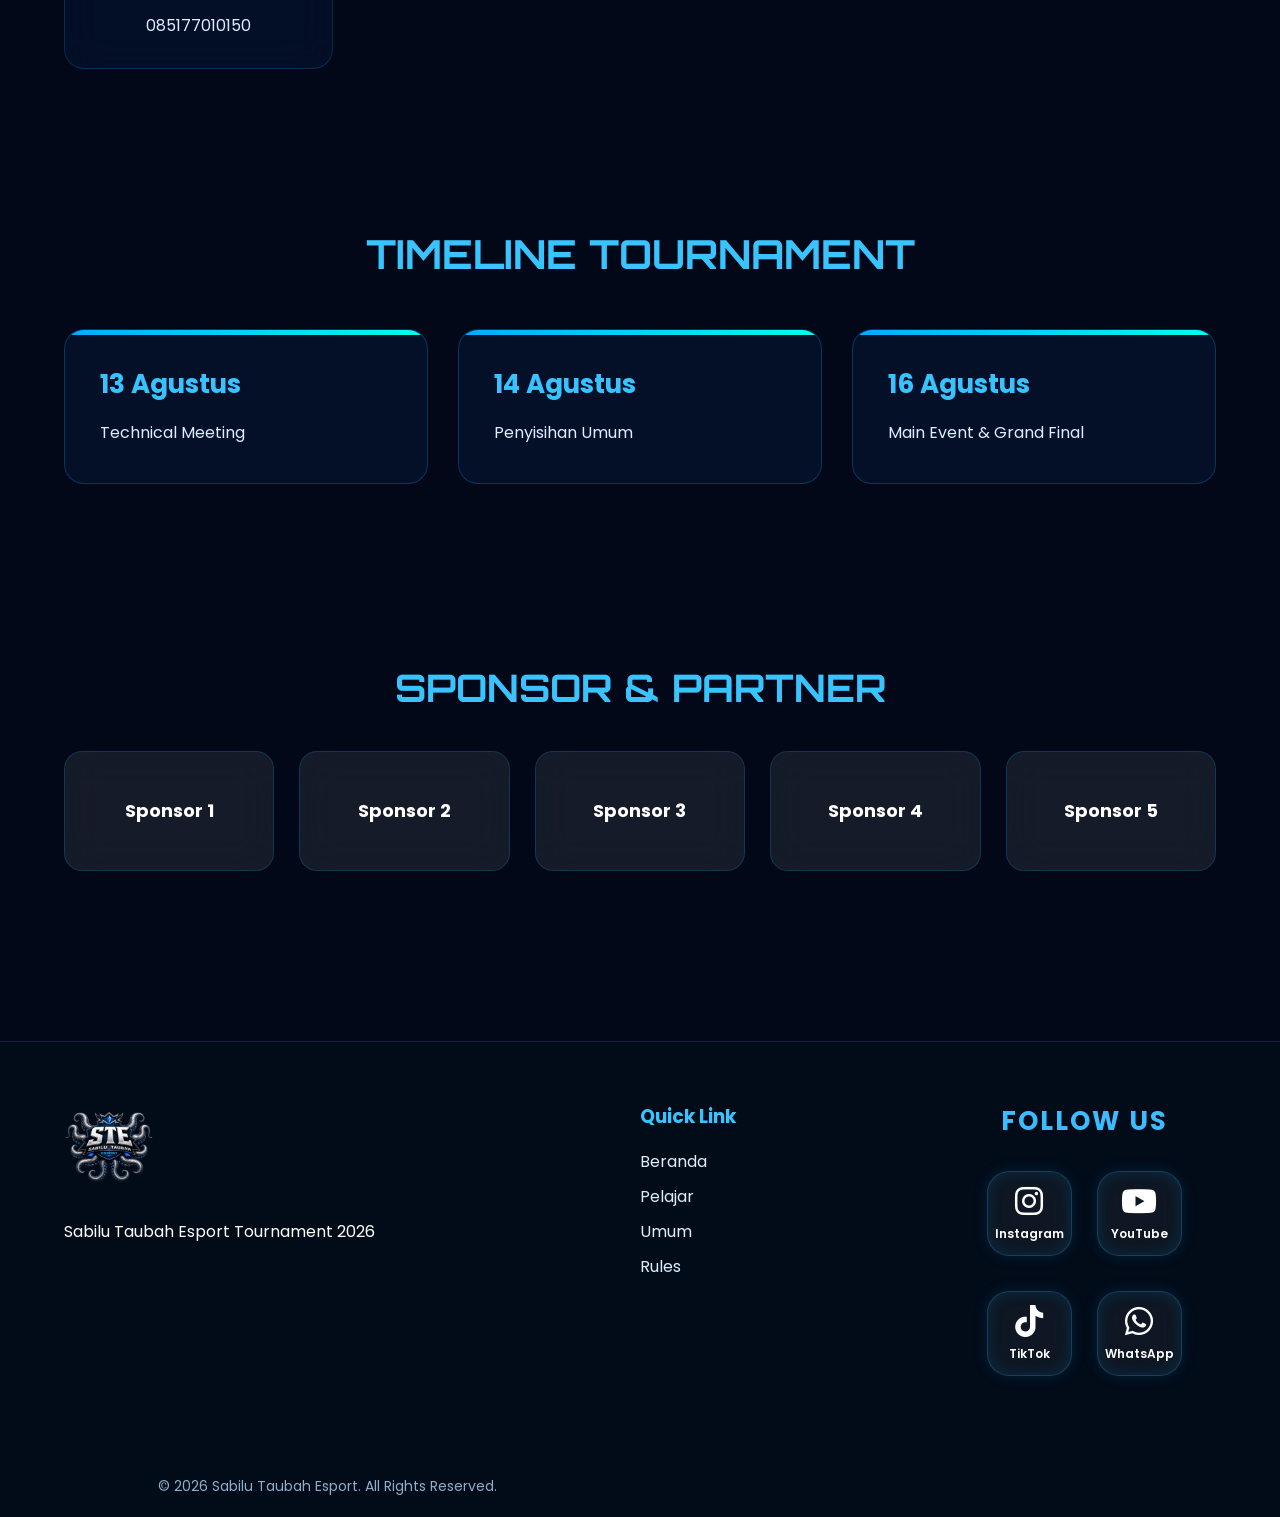
==== commit 980be2cd: "Update index.html" ====
--- a/index.html
+++ b/index.html
@@ -22,7 +22,20 @@
 </head>
 
 <body>
-
+<div id="loader">
+
+    <img src="assets/stelogo.png">
+
+    <h1>SABILU TAUBAH</h1>
+
+    <p>ESPORT TOURNAMENT</p>
+
+    <div class="loading-bar">
+
+        <span></span>
+
+    </div>
+</div>  
 <div class="background"></div>
 
 <!-- ================= NAVBAR ================= -->
